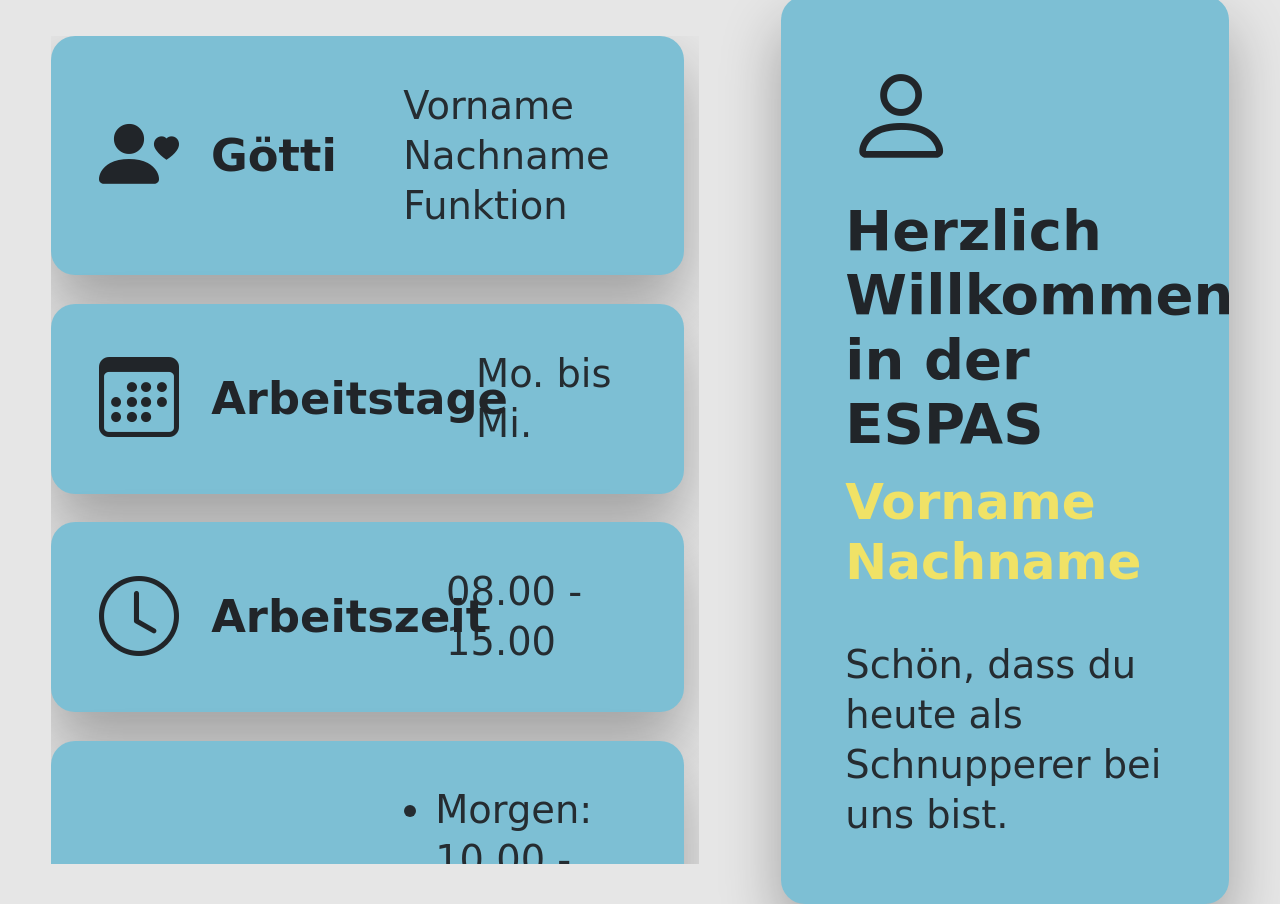
==== src/index.html @ 3ce437c8 "Moved Code files in src folder and updated deploy flow" ====
<!DOCTYPE html>
<html lang="de">

<head>
    <meta charset="UTF-8">
    <title>yodeck-welcome-screen</title>
    <meta name="viewport" content="width=device-width, initial-scale=1">

    <!-- Bootstrap 5 -->
    <link href="https://cdn.jsdelivr.net/npm/bootstrap@5.3.3/dist/css/bootstrap.min.css" rel="stylesheet">

    <!-- Template CSS -->
    <link href="css/template.css" rel="stylesheet">

    <!-- Bootstrap Icons -->
    <link href="https://cdn.jsdelivr.net/npm/bootstrap-icons@1.11.3/font/bootstrap-icons.css" rel="stylesheet">

    <style>
        /* =========================================
           VERFÜGBARE FARBEN
           ========================================= */

        /* Die Farbe einsetzen:
           z.B: background: var(--blue);
        */

        :root {

            /* =========================
            Neutrale Farben
            ========================= */

            --white: #ffffff;
            --light-gray: #e6e6e6;
            --gray: #9da3a8;
            --dark-gray: #555b60;
            --black: #212529;


            /* =========================
            Farben
            ========================= */

            --blue: #7dbfd4;
            --green: #9adaa9;
            --cyan: #6ed0df;
            --yellow: #f0e266;
            --red: #d17b78;

            --purple: #8171bb;
            --orange: #e0b068;
            --teal: #50a78d;
        }


        /* =========================================
           HINTERGRUNDFARBE
           ========================================= */

        body {
            background: var(--light-gray);
        }


        /* =========================================
           WELCOME CARD
           ========================================= */

        .welcome-card {

            /* Hintergrundfarbe */
            background: var(--blue);

            /* Textfarbe */
            color: var(--black);
        }


        /* =========================================
           TITEL
           ========================================= */

        h1 {

            /* Titel: Schriftgrösse */
            font-size: 50px;

            /* Titel: Schriftstärke */
            font-weight: 600;
        }


        /* =========================================
           NAME
           ========================================= */

        .name {

            /* Schriftgrösse */
            font-size: 50px;

            /* Schriftstärke */
            font-weight: 600;

            /* Farbe */
            color: var(--yellow);
        }
    </style>

</head>


<body>

    <div class="container-fluid screen fade-in">

        <!-- =========================================
             LINKE SEITE
             ========================================= -->

        <div class="left-column">

            <!-- Box 1 -->
            <div class="welcome-card">

                <div class="icon">
                    <i class="bi-person-heart"></i>
                </div>

                <h1>Götti</h1>

                <div class="subtitle">
                    Vorname Nachname
                    <br>
                    Funktion
                </div>

            </div>


            <!-- Box 2 -->
            <div class="welcome-card">

                <div class="icon">
                    <i class="bi bi-calendar3"></i>
                </div>

                <h1>Arbeitstage</h1>

                <div class="subtitle">
                    Mo. bis Mi.
                </div>

            </div>


            <!-- Box 3 -->
            <div class="welcome-card">

                <div class="icon">
                    <i class="bi bi-clock"></i>
                </div>

                <h1>Arbeitszeit</h1>

                <div class="subtitle">
                    08.00 - 15.00
                </div>

            </div>


            <!-- Box 4 -->
            <div class="welcome-card">

                <div class="icon">
                    <i class="bi bi-cup-hot"></i>
                </div>

                <h1>Pausen</h1>

                <div class="subtitle">
                    <ul>
                        <li>Morgen: 10.00 - 10.15</li>
                        <li>Mittag: 11.55 - 13.00</li>
                    </ul>
                </div>

            </div>

        </div>


        <!-- =========================================
             RECHTE WELCOME BOX
             ========================================= -->

        <div class="welcome-card right-box">

            <div class="icon">
                <i class="bi bi-person"></i>
            </div>

            <h1>
                Herzlich Willkommen in der ESPAS
            </h1>

            <div class="name">
                Vorname Nachname
            </div>

            <div class="subtitle">
                Schön, dass du heute als Schnupperer bei uns bist.
            </div>

        </div>

    </div>

</body>

</html>
---- src/css/template.css ----
/* =========================================================
   GRUNDLAGEN
   ========================================================= */

html,
body {
    width: 100%;
    height: 100%;
    margin: 0;
}

body {
    font-family: "Segoe UI", system-ui, sans-serif;
}


/* =========================================================
   SCREEN / HAUPT-LAYOUT
   ========================================================= */

.screen {
    height: 100vh;

    display: flex !important;
    flex-direction: row;

    justify-content: space-between;
    align-items: center;

    padding: 0 4%;

    box-sizing: border-box;
}


/* =========================================================
   LINKE SPALTE
   ========================================================= */

.left-column {
    display: flex;
    flex-direction: column;

    gap: 1.8rem;

    width: 55%;

    max-height: 92vh;

    overflow-y: auto;

    padding-right: 15px;
}


/* =========================================================
   WELCOME CARD
   ========================================================= */

.welcome-card {
    backdrop-filter: blur(10px);

    border-radius: 1.5rem;

    padding: 2.8rem 3rem;

    box-shadow:
        0 30px 60px rgba(0, 0, 0, 0.3);

    max-width: 900px;

    box-sizing: border-box;
}


/* =========================================================
   LINKE WELCOME CARDS
   ========================================================= */

.left-column .welcome-card {
    display: flex;

    flex-direction: row;

    align-items: center;

    gap: 2rem;
}


/* =========================================================
   ICONS – LINKE KARTEN
   ========================================================= */

.left-column .welcome-card .icon {
    font-size: 5rem !important;

    line-height: 1;

    margin: 0;

    flex-shrink: 0;
}


/* =========================================================
   ZEIT / TITEL – LINKE KARTEN
   ========================================================= */

.left-column .welcome-card h1 {
    font-size: 2.8rem;

    line-height: 1.2;

    margin: 0;

    min-width: 160px;
}


/* =========================================================
   SUBTITLE – LINKE KARTEN
   ========================================================= */

.left-column .welcome-card .subtitle {
    font-size: 2.4rem;

    line-height: 1.3;

    margin-top: 0;

    opacity: 0.95;
}


/* =========================================================
   RECHTE WELCOME BOX
   ========================================================= */

.right-box {
    width: 38%;

    max-width: 700px;

    padding: 4rem;
}


/* =========================================================
   ICON – RECHTE WELCOME BOX
   ========================================================= */

.right-box .icon {
    font-size: 7rem !important;

    line-height: 1;

    margin-bottom: 1.5rem;
}


/* =========================================================
   RECHTE WELCOME BOX – TITEL
   ========================================================= */

.right-box h1 {
    font-size: 3.5rem;

    line-height: 1.15;

    margin: 0;
}


/* =========================================================
   NAME
   ========================================================= */

.name {
    margin-top: 1rem;

    line-height: 1.2;
}


/* =========================================================
   RECHTE WELCOME BOX – SUBTITLE
   ========================================================= */

.right-box .subtitle {
    font-size: 2.4rem;

    line-height: 1.3;

    margin-top: 3rem;

    opacity: 0.95;
}


/* =========================================================
   LOGO
   ========================================================= */

.logo-top-right {
    position: absolute;

    top: 30px;
    right: 30px;

    width: 180px;
    height: auto;

    z-index: 1000;
}
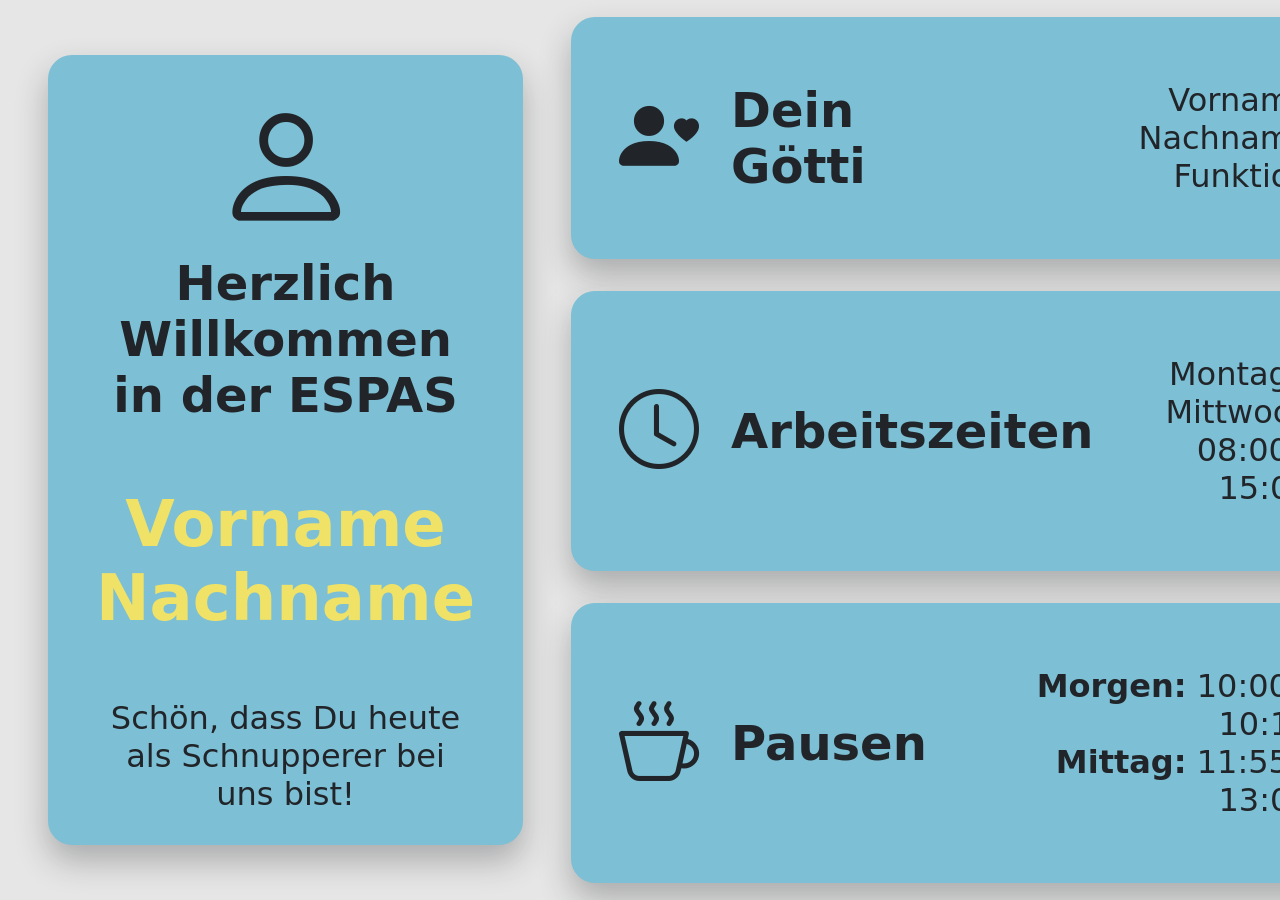
==== commit fb6968cd: "Welcome Screen Rebuild" ====
--- a/src/index.html
+++ b/src/index.html
@@ -1,222 +1,116 @@
 <!DOCTYPE html>
-<html lang="de">
+
+<html>
 
 <head>
-    <meta charset="UTF-8">
-    <title>yodeck-welcome-screen</title>
-    <meta name="viewport" content="width=device-width, initial-scale=1">
+  <meta charset="UTF-8">
 
-    <!-- Bootstrap 5 -->
-    <link href="https://cdn.jsdelivr.net/npm/bootstrap@5.3.3/dist/css/bootstrap.min.css" rel="stylesheet">
+  <title>ESPAS Welcome Screen</title>
 
-    <!-- Template CSS -->
-    <link href="css/template.css" rel="stylesheet">
+  <!-- Yodeck Styles -->
+  <link href="styles.css" rel="stylesheet">
 
-    <!-- Bootstrap Icons -->
-    <link href="https://cdn.jsdelivr.net/npm/bootstrap-icons@1.11.3/font/bootstrap-icons.css" rel="stylesheet">
+  <!-- Bootstrap Icons -->
+  <link href="https://cdn.jsdelivr.net/npm/bootstrap-icons@1.11.3/font/bootstrap-icons.css" rel="stylesheet">
 
-    <style>
-        /* =========================================
-           VERFÜGBARE FARBEN
-           ========================================= */
+  <style>
+    :root {
+      /* Neutrale Farben */
+      --white: #ffffff;
+      --light-gray: #e6e6e6;
+      --gray: #9da3a8;
+      --dark-gray: #555b60;
+      --black: #212529;
 
-        /* Die Farbe einsetzen:
-           z.B: background: var(--blue);
-        */
+      /* Farben */
+      --blue: #7dbfd4;
+      --green: #9adaa9;
+      --cyan: #6ed0df;
+      --yellow: #f0e266;
+      --red: #d17b78;
 
-        :root {
+      --purple: #8171bb;
+      --orange: #e0b068;
+      --teal: #50a78d;
+    }
 
-            /* =========================
-            Neutrale Farben
-            ========================= */
+    /* Hintergrundfarbe */
+    .screen {
+      background-color: var(--light-gray);
+    }
 
-            --white: #ffffff;
-            --light-gray: #e6e6e6;
-            --gray: #9da3a8;
-            --dark-gray: #555b60;
-            --black: #212529;
+    /* Kartenfarben */
+    .card {
+      background-color: var(--blue);
+      color: var(--black);
+    }
 
-
-            /* =========================
-            Farben
-            ========================= */
-
-            --blue: #7dbfd4;
-            --green: #9adaa9;
-            --cyan: #6ed0df;
-            --yellow: #f0e266;
-            --red: #d17b78;
-
-            --purple: #8171bb;
-            --orange: #e0b068;
-            --teal: #50a78d;
-        }
-
-
-        /* =========================================
-           HINTERGRUNDFARBE
-           ========================================= */
-
-        body {
-            background: var(--light-gray);
-        }
-
-
-        /* =========================================
-           WELCOME CARD
-           ========================================= */
-
-        .welcome-card {
-
-            /* Hintergrundfarbe */
-            background: var(--blue);
-
-            /* Textfarbe */
-            color: var(--black);
-        }
-
-
-        /* =========================================
-           TITEL
-           ========================================= */
-
-        h1 {
-
-            /* Titel: Schriftgrösse */
-            font-size: 50px;
-
-            /* Titel: Schriftstärke */
-            font-weight: 600;
-        }
-
-
-        /* =========================================
-           NAME
-           ========================================= */
-
-        .name {
-
-            /* Schriftgrösse */
-            font-size: 50px;
-
-            /* Schriftstärke */
-            font-weight: 600;
-
-            /* Farbe */
-            color: var(--yellow);
-        }
-    </style>
-
+    /* Farbe des Namen */
+    .name {
+      color: var(--yellow);
+    }
+  </style>
 </head>
 
+<body>
+  <div class="screen container">
+    <!-- Linke Spalte -->
+    <div class="column">
 
-<body>
+      <!-- Willkommen -->
+      <div class="card welcome-card">
+        <span class="icon bi-person"></span>
 
-    <div class="container-fluid screen fade-in">
+        <h2>Herzlich Willkommen in der ESPAS</h2>
 
-        <!-- =========================================
-             LINKE SEITE
-             ========================================= -->
+        <!-- Name des Schnupperer -->
+        <h1 class="name">Vorname Nachname</h1>
 
-        <div class="left-column">
-
-            <!-- Box 1 -->
-            <div class="welcome-card">
-
-                <div class="icon">
-                    <i class="bi-person-heart"></i>
-                </div>
-
-                <h1>Götti</h1>
-
-                <div class="subtitle">
-                    Vorname Nachname
-                    <br>
-                    Funktion
-                </div>
-
-            </div>
-
-
-            <!-- Box 2 -->
-            <div class="welcome-card">
-
-                <div class="icon">
-                    <i class="bi bi-calendar3"></i>
-                </div>
-
-                <h1>Arbeitstage</h1>
-
-                <div class="subtitle">
-                    Mo. bis Mi.
-                </div>
-
-            </div>
-
-
-            <!-- Box 3 -->
-            <div class="welcome-card">
-
-                <div class="icon">
-                    <i class="bi bi-clock"></i>
-                </div>
-
-                <h1>Arbeitszeit</h1>
-
-                <div class="subtitle">
-                    08.00 - 15.00
-                </div>
-
-            </div>
-
-
-            <!-- Box 4 -->
-            <div class="welcome-card">
-
-                <div class="icon">
-                    <i class="bi bi-cup-hot"></i>
-                </div>
-
-                <h1>Pausen</h1>
-
-                <div class="subtitle">
-                    <ul>
-                        <li>Morgen: 10.00 - 10.15</li>
-                        <li>Mittag: 11.55 - 13.00</li>
-                    </ul>
-                </div>
-
-            </div>
-
-        </div>
-
-
-        <!-- =========================================
-             RECHTE WELCOME BOX
-             ========================================= -->
-
-        <div class="welcome-card right-box">
-
-            <div class="icon">
-                <i class="bi bi-person"></i>
-            </div>
-
-            <h1>
-                Herzlich Willkommen in der ESPAS
-            </h1>
-
-            <div class="name">
-                Vorname Nachname
-            </div>
-
-            <div class="subtitle">
-                Schön, dass du heute als Schnupperer bei uns bist.
-            </div>
-
-        </div>
-
+        <p>Schön, dass Du heute als Schnupperer bei uns bist!</p>
+      </div>
     </div>
 
+    <!-- Rechte Spalte -->
+    <div class="column">
+
+      <!-- Götti -->
+      <div class="card info-card">
+        <span class="icon bi-person-heart"></span>
+
+        <h2>Dein Götti</h2>
+
+        <!-- Name und Funktion des Götti -->
+        <ul>
+          <li>Vorname Nachname</li>
+          <li>Funktion</li>
+        </ul>
+      </div>
+
+      <!-- Arbeitszeiten -->
+      <div class="card info-card">
+        <span class="icon bi-clock"></span>
+
+        <h2>Arbeitszeiten</h2>
+
+        <ul>
+          <li>Montag - Mittwoch</li>
+          <li>08:00 - 15:00</li>
+        </ul>
+      </div>
+
+      <!-- Pausen -->
+      <div class="card info-card">
+        <span class="icon bi-cup-hot"></span>
+
+        <h2>Pausen</h2>
+
+        <ul>
+          <li><strong>Morgen:</strong> 10:00 - 10:15</li>
+          <li><strong>Mittag:</strong> 11:55 - 13:00</li>
+        </ul>
+      </div>
+    </div>
+  </div>
 </body>
 
 </html>
--- a/src/styles.css
+++ b/src/styles.css
@@ -0,0 +1,89 @@
+/* Variable Definitions */
+:root {
+  --gutters: 48px;
+}
+
+/* CSS Reset */
+html,
+body,
+h1,
+h2,
+p {
+  margin: 0;
+  padding: 0;
+}
+
+/* General Font Settings */
+body {
+  font-family: 'Segoe UI', system-ui, sans-serif;
+  font-size: xx-large;
+  font-weight: 500;
+}
+
+/* Match Element Size to Screen */
+.screen {
+  box-sizing: border-box;
+  height: 100vh;
+  width: 100vw;
+}
+
+/* Flex Container */
+.container {
+  display: flex;
+
+  gap: var(--gutters);
+  padding: var(--gutters);
+}
+
+/* Flex Column */
+.column {
+  display: flex;
+  flex: 1 0 0;
+  flex-direction: column;
+
+  gap: calc(var(--gutters) * 2 / 3);
+  justify-content: center;
+}
+
+/* General Card Styling */
+.card {
+  padding: 32px 48px;
+
+  border-radius: 1.5rem;
+  box-shadow: 0 16px 32px rgba(33, 37, 41, .3);
+}
+
+/* Welcome Card Styling */
+.welcome-card {
+  text-align: center;
+
+  .icon {
+    font-size: 144px;
+  }
+
+  .name {
+    font-size: 64px;
+
+    margin: 64px 0;
+  }
+}
+
+/* Info Card Styling */
+.info-card {
+  display: flex;
+
+  align-items: center;
+  gap: 32px;
+
+  .icon {
+    font-size: 80px;
+  }
+
+  ul {
+    flex-grow: 1;
+
+    list-style: none;
+
+    text-align: end;
+  }
+}
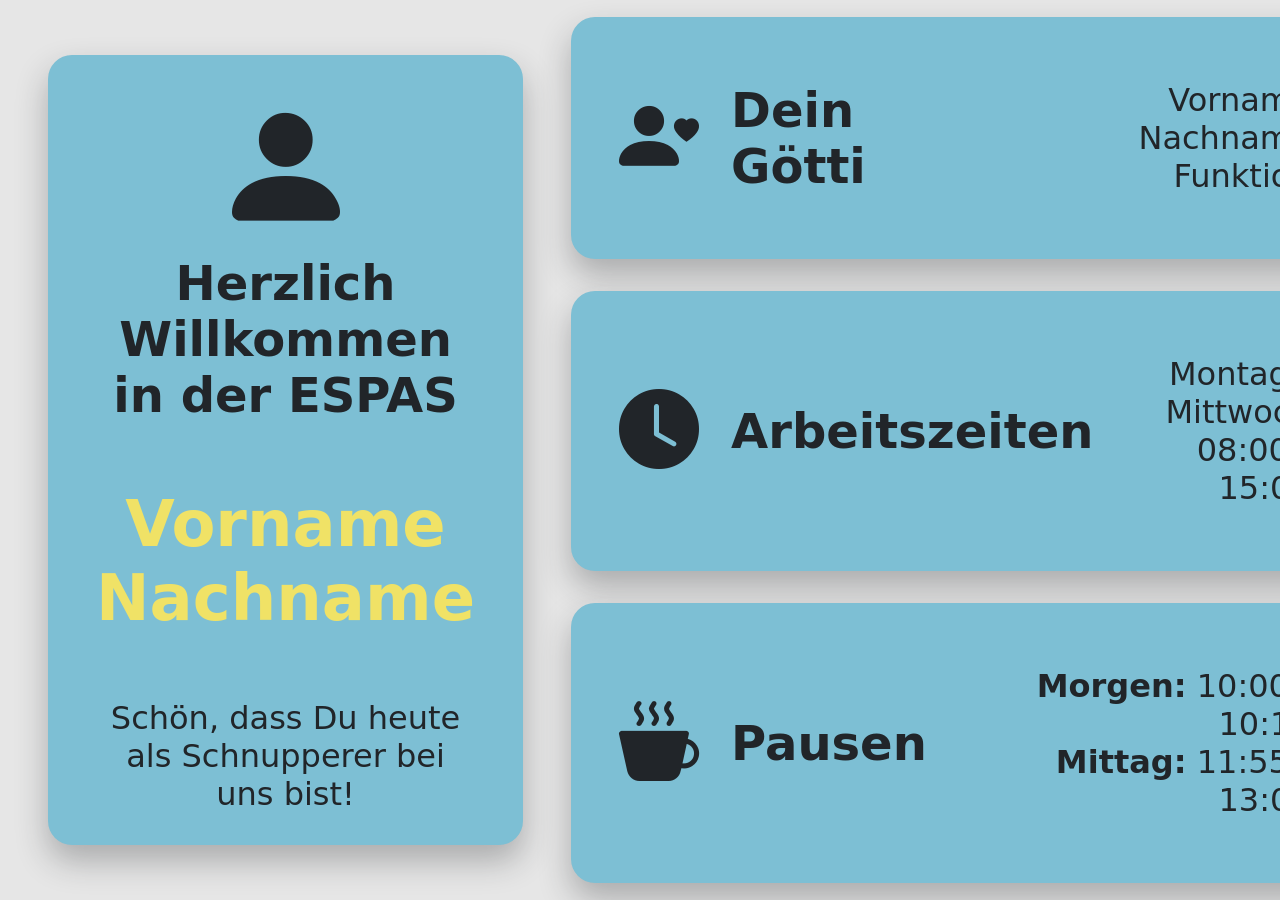
==== commit 8a8b298a: "Icon consistency" ====
--- a/src/index.html
+++ b/src/index.html
@@ -59,7 +59,7 @@
 
       <!-- Willkommen -->
       <div class="card welcome-card">
-        <span class="icon bi-person"></span>
+        <span class="icon bi-person-fill"></span>
 
         <h2>Herzlich Willkommen in der ESPAS</h2>
 
@@ -88,7 +88,7 @@
 
       <!-- Arbeitszeiten -->
       <div class="card info-card">
-        <span class="icon bi-clock"></span>
+        <span class="icon bi-clock-fill"></span>
 
         <h2>Arbeitszeiten</h2>
 
@@ -100,7 +100,7 @@
 
       <!-- Pausen -->
       <div class="card info-card">
-        <span class="icon bi-cup-hot"></span>
+        <span class="icon bi-cup-hot-fill"></span>
 
         <h2>Pausen</h2>
 
